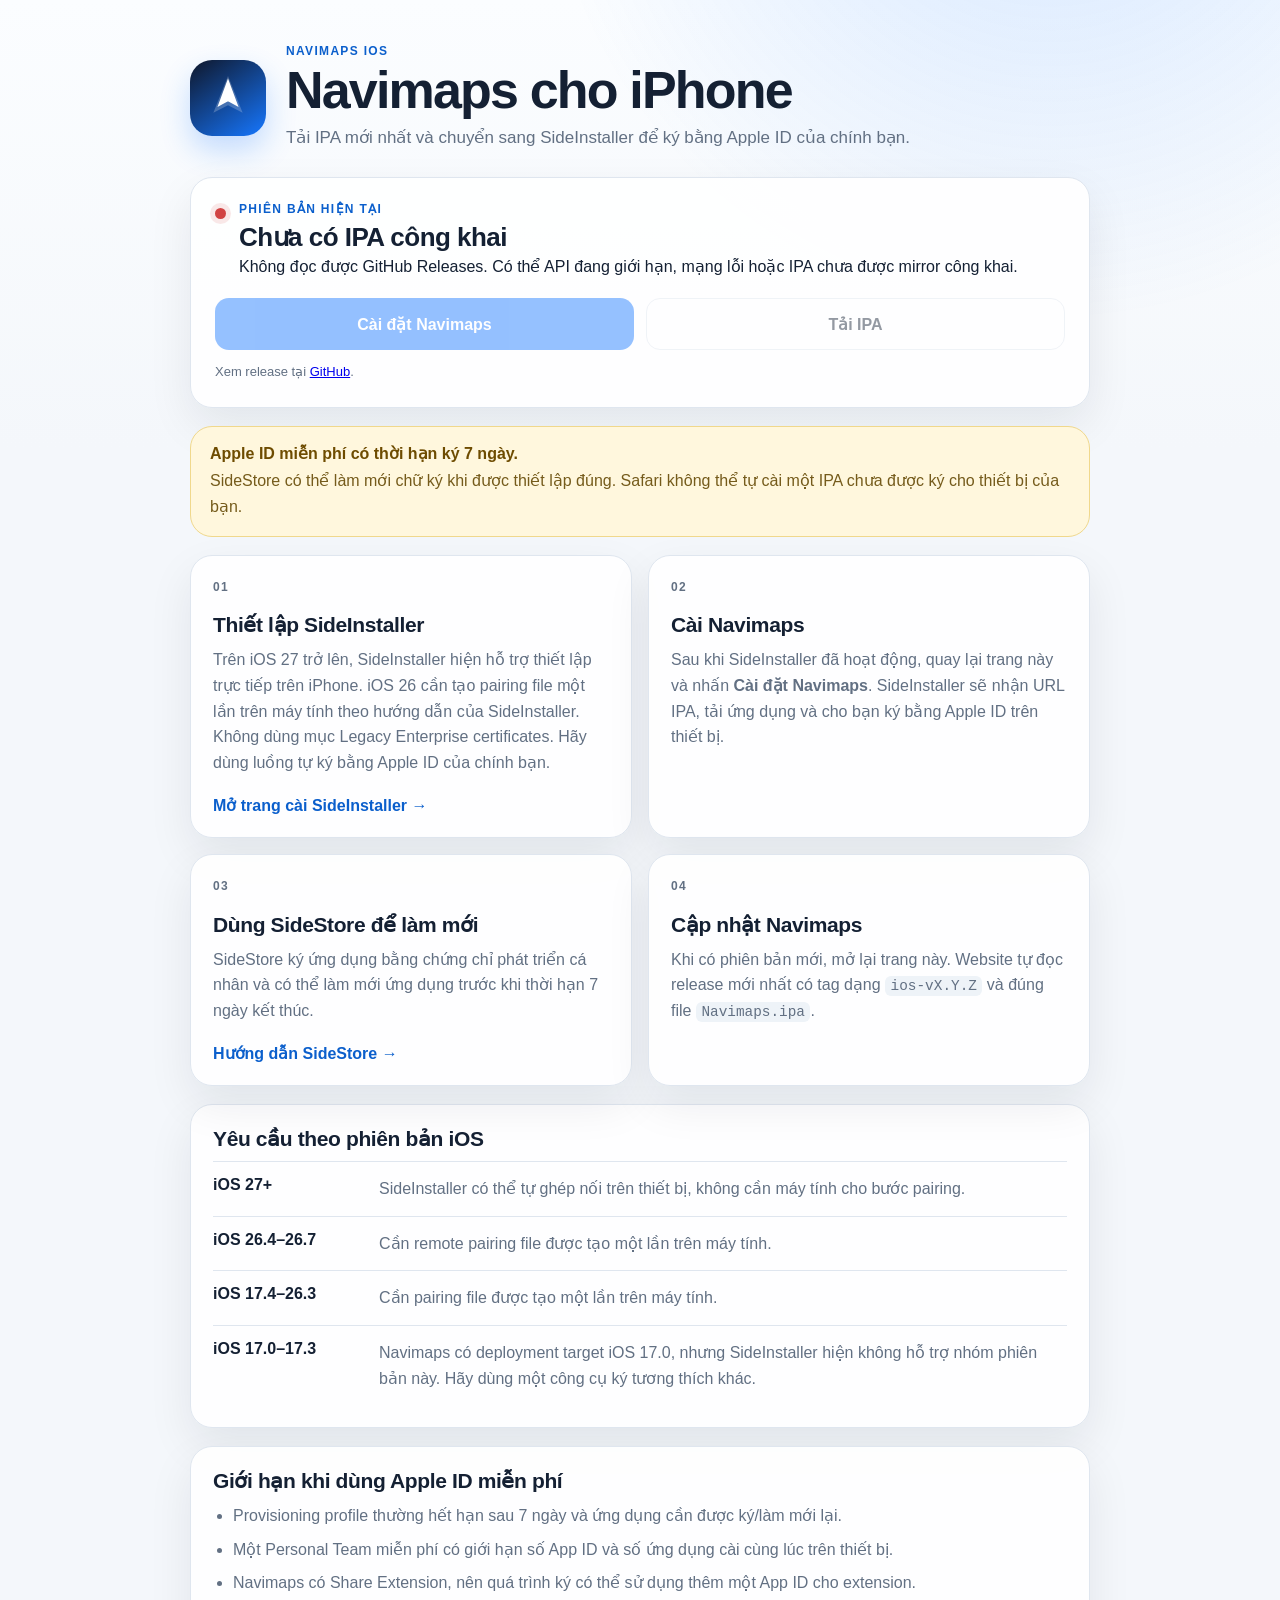
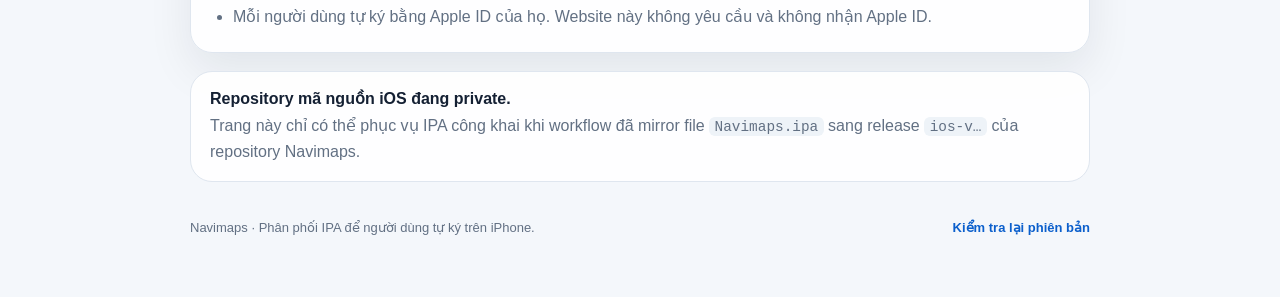
==== ios/index.html @ 6f4a0f7a "Add iOS sideload distribution page" ====
<!DOCTYPE html>
<html lang="vi">
<head>
    <meta charset="UTF-8">
    <meta name="viewport" content="width=device-width, initial-scale=1, viewport-fit=cover">
    <meta name="theme-color" content="#0f172a">
    <title>Navimaps cho iPhone</title>
    <meta name="description" content="Tải và cài Navimaps trên iPhone bằng SideInstaller hoặc SideStore với Apple ID của chính bạn.">
    <link rel="stylesheet" href="style.css">
</head>
<body>
    <main class="page-shell">
        <section class="hero" aria-labelledby="page-title">
            <div class="app-icon" aria-hidden="true">
                <svg viewBox="0 0 64 64" role="img">
                    <path d="M32 5 50 50 32 41 14 50 32 5Z" fill="currentColor" opacity=".22"/>
                    <path d="M32 8 45 43 32 36 19 43 32 8Z" fill="currentColor"/>
                    <circle cx="32" cy="32" r="4" fill="white"/>
                </svg>
            </div>
            <div>
                <p class="eyebrow">NAVIMAPS IOS</p>
                <h1 id="page-title">Navimaps cho iPhone</h1>
                <p class="lead">Tải IPA mới nhất và chuyển sang SideInstaller để ký bằng Apple ID của chính bạn.</p>
            </div>
        </section>

        <section class="release-card" aria-live="polite">
            <div class="release-meta">
                <span class="status-dot" id="statusDot"></span>
                <div>
                    <p class="label">Phiên bản hiện tại</p>
                    <p class="release-version" id="releaseVersion">Đang kiểm tra…</p>
                    <p class="release-note" id="releaseStatus">Đang tìm bản phát hành iOS hợp lệ.</p>
                </div>
            </div>
            <div class="actions">
                <a class="button primary disabled" id="installButton" href="#" aria-disabled="true">Cài đặt Navimaps</a>
                <a class="button secondary disabled" id="downloadButton" href="#" aria-disabled="true">Tải IPA</a>
            </div>
            <p class="small" id="releaseSource"></p>
        </section>

        <section class="notice warning">
            <strong>Apple ID miễn phí có thời hạn ký 7 ngày.</strong>
            <span>SideStore có thể làm mới chữ ký khi được thiết lập đúng. Safari không thể tự cài một IPA chưa được ký cho thiết bị của bạn.</span>
        </section>

        <section class="grid two-columns">
            <article class="card">
                <p class="step-number">01</p>
                <h2>Thiết lập SideInstaller</h2>
                <p>Trên iOS 27 trở lên, SideInstaller hiện hỗ trợ thiết lập trực tiếp trên iPhone. iOS 26 cần tạo pairing file một lần trên máy tính theo hướng dẫn của SideInstaller. Không dùng mục Legacy Enterprise certificates. Hãy dùng luồng tự ký bằng Apple ID của chính bạn.</p>
                <a class="text-link" href="https://sideinstaller.net/install.html" target="_blank" rel="noopener noreferrer">Mở trang cài SideInstaller →</a>
            </article>

            <article class="card">
                <p class="step-number">02</p>
                <h2>Cài Navimaps</h2>
                <p>Sau khi SideInstaller đã hoạt động, quay lại trang này và nhấn <strong>Cài đặt Navimaps</strong>. SideInstaller sẽ nhận URL IPA, tải ứng dụng và cho bạn ký bằng Apple ID trên thiết bị.</p>
            </article>

            <article class="card">
                <p class="step-number">03</p>
                <h2>Dùng SideStore để làm mới</h2>
                <p>SideStore ký ứng dụng bằng chứng chỉ phát triển cá nhân và có thể làm mới ứng dụng trước khi thời hạn 7 ngày kết thúc.</p>
                <a class="text-link" href="https://docs.sidestore.io/docs/installation/install" target="_blank" rel="noopener noreferrer">Hướng dẫn SideStore →</a>
            </article>

            <article class="card">
                <p class="step-number">04</p>
                <h2>Cập nhật Navimaps</h2>
                <p>Khi có phiên bản mới, mở lại trang này. Website tự đọc release mới nhất có tag dạng <code>ios-vX.Y.Z</code> và đúng file <code>Navimaps.ipa</code>.</p>
            </article>
        </section>

        <section class="card compatibility">
            <h2>Yêu cầu theo phiên bản iOS</h2>
            <div class="compat-row">
                <strong>iOS 27+</strong>
                <span>SideInstaller có thể tự ghép nối trên thiết bị, không cần máy tính cho bước pairing.</span>
            </div>
            <div class="compat-row">
                <strong>iOS 26.4–26.7</strong>
                <span>Cần remote pairing file được tạo một lần trên máy tính.</span>
            </div>
            <div class="compat-row">
                <strong>iOS 17.4–26.3</strong>
                <span>Cần pairing file được tạo một lần trên máy tính.</span>
            </div>
            <div class="compat-row">
                <strong>iOS 17.0–17.3</strong>
                <span>Navimaps có deployment target iOS 17.0, nhưng SideInstaller hiện không hỗ trợ nhóm phiên bản này. Hãy dùng một công cụ ký tương thích khác.</span>
            </div>
        </section>

        <section class="card limits">
            <h2>Giới hạn khi dùng Apple ID miễn phí</h2>
            <ul>
                <li>Provisioning profile thường hết hạn sau 7 ngày và ứng dụng cần được ký/làm mới lại.</li>
                <li>Một Personal Team miễn phí có giới hạn số App ID và số ứng dụng cài cùng lúc trên thiết bị.</li>
                <li>Navimaps có Share Extension, nên quá trình ký có thể sử dụng thêm một App ID cho extension.</li>
                <li>Mỗi người dùng tự ký bằng Apple ID của họ. Website này không yêu cầu và không nhận Apple ID.</li>
            </ul>
        </section>

        <section class="notice" id="privateRepoNotice" hidden>
            <strong>Repository mã nguồn iOS đang private.</strong>
            <span>Trang này chỉ có thể phục vụ IPA công khai khi workflow đã mirror file <code>Navimaps.ipa</code> sang release <code>ios-v…</code> của repository Navimaps.</span>
        </section>

        <footer>
            <p>Navimaps · Phân phối IPA để người dùng tự ký trên iPhone.</p>
            <button id="retryButton" type="button">Kiểm tra lại phiên bản</button>
        </footer>
    </main>

    <script src="app.js" defer></script>
</body>
</html>
---- ios/style.css ----
:root {
    color-scheme: light;
    --bg: #f4f7fb;
    --surface: #ffffff;
    --surface-strong: #0f172a;
    --text: #142033;
    --muted: #627083;
    --line: #dfe6ef;
    --accent: #1677ff;
    --accent-dark: #0b5fcc;
    --warning-bg: #fff7dd;
    --warning-text: #6e4c00;
    --shadow: 0 18px 45px rgba(15, 23, 42, .08);
    font-family: -apple-system, BlinkMacSystemFont, "SF Pro Text", "Segoe UI", sans-serif;
}

* {
    box-sizing: border-box;
}

html {
    background: var(--bg);
}

body {
    margin: 0;
    min-height: 100vh;
    color: var(--text);
    background:
        radial-gradient(circle at 82% -10%, rgba(22, 119, 255, .17), transparent 32rem),
        linear-gradient(180deg, #fbfdff 0, var(--bg) 28rem);
    -webkit-font-smoothing: antialiased;
}

button,
a {
    -webkit-tap-highlight-color: transparent;
}

.page-shell {
    width: min(900px, calc(100% - 32px));
    margin: 0 auto;
    padding: max(44px, env(safe-area-inset-top)) 0 max(52px, env(safe-area-inset-bottom));
}

.hero {
    display: flex;
    gap: 20px;
    align-items: center;
    margin-bottom: 26px;
}

.app-icon {
    width: 76px;
    height: 76px;
    flex: 0 0 76px;
    display: grid;
    place-items: center;
    border-radius: 22px;
    color: #fff;
    background: linear-gradient(145deg, #0f172a, #1677ff);
    box-shadow: 0 14px 30px rgba(22, 119, 255, .24);
}

.app-icon svg {
    width: 52px;
    height: 52px;
}

.eyebrow,
.label,
.step-number {
    margin: 0 0 6px;
    font-size: 12px;
    font-weight: 800;
    letter-spacing: .11em;
    text-transform: uppercase;
    color: var(--accent-dark);
}

h1,
h2,
p {
    margin-top: 0;
}

h1 {
    margin-bottom: 8px;
    font-size: clamp(32px, 7vw, 52px);
    line-height: 1;
    letter-spacing: -.035em;
}

h2 {
    margin-bottom: 10px;
    font-size: 21px;
    letter-spacing: -.018em;
}

.lead,
.card p,
.notice span,
.compat-row span,
.limits li,
.small {
    color: var(--muted);
    line-height: 1.6;
}

.lead {
    max-width: 650px;
    margin-bottom: 0;
    font-size: 17px;
}

.release-card,
.card,
.notice {
    border: 1px solid var(--line);
    border-radius: 22px;
    background: rgba(255, 255, 255, .92);
    box-shadow: var(--shadow);
}

.release-card {
    padding: 24px;
    margin-bottom: 18px;
}

.release-meta {
    display: flex;
    gap: 13px;
    align-items: flex-start;
}

.status-dot {
    width: 11px;
    height: 11px;
    flex: 0 0 11px;
    margin-top: 6px;
    border-radius: 50%;
    background: #94a3b8;
    box-shadow: 0 0 0 5px rgba(148, 163, 184, .12);
}

.status-dot.ready {
    background: #22a06b;
    box-shadow: 0 0 0 5px rgba(34, 160, 107, .12);
}

.status-dot.error {
    background: #d14343;
    box-shadow: 0 0 0 5px rgba(209, 67, 67, .12);
}

.release-version {
    margin-bottom: 4px;
    font-size: 26px;
    font-weight: 800;
    letter-spacing: -.02em;
}

.release-note,
.small {
    margin-bottom: 0;
}

.actions {
    display: grid;
    grid-template-columns: repeat(2, minmax(0, 1fr));
    gap: 12px;
    margin-top: 22px;
}

.button {
    min-height: 52px;
    display: inline-flex;
    align-items: center;
    justify-content: center;
    padding: 13px 18px;
    border-radius: 14px;
    text-decoration: none;
    font-weight: 760;
    transition: transform .15s ease, background .15s ease, border-color .15s ease;
}

.button:active {
    transform: scale(.985);
}

.button.primary {
    color: #fff;
    background: var(--accent);
}

.button.primary:hover {
    background: var(--accent-dark);
}

.button.secondary {
    color: var(--text);
    border: 1px solid var(--line);
    background: #fff;
}

.button.disabled {
    pointer-events: none;
    opacity: .45;
}

.small {
    margin-top: 12px;
    font-size: 13px;
}

.notice {
    display: grid;
    gap: 5px;
    padding: 17px 19px;
    margin: 18px 0;
    box-shadow: none;
}

.notice.warning {
    border-color: #f0d88c;
    background: var(--warning-bg);
    color: var(--warning-text);
}

.notice.warning span {
    color: #755b1b;
}

.grid {
    display: grid;
    gap: 16px;
    margin: 18px 0;
}

.two-columns {
    grid-template-columns: repeat(2, minmax(0, 1fr));
}

.card {
    padding: 22px;
}

.card p:last-child {
    margin-bottom: 0;
}

.step-number {
    margin-bottom: 16px;
}

.text-link {
    display: inline-block;
    margin-top: 5px;
    color: var(--accent-dark);
    font-weight: 700;
    text-decoration: none;
}

.text-link:hover {
    text-decoration: underline;
}

.compatibility,
.limits {
    margin: 18px 0;
}

.compat-row {
    display: grid;
    grid-template-columns: 150px 1fr;
    gap: 16px;
    padding: 14px 0;
    border-top: 1px solid var(--line);
}

.compat-row:first-of-type {
    margin-top: 8px;
}

.limits ul {
    margin: 10px 0 0;
    padding-left: 20px;
}

.limits li + li {
    margin-top: 8px;
}

code {
    padding: .12em .38em;
    border-radius: 6px;
    background: #eef3f8;
    font-family: ui-monospace, SFMono-Regular, Menlo, monospace;
    font-size: .9em;
}

footer {
    display: flex;
    align-items: center;
    justify-content: space-between;
    gap: 16px;
    padding-top: 10px;
    color: var(--muted);
    font-size: 13px;
}

footer p {
    margin: 0;
}

footer button {
    border: 0;
    padding: 10px 0;
    color: var(--accent-dark);
    background: transparent;
    font: inherit;
    font-weight: 700;
    cursor: pointer;
}

@media (max-width: 680px) {
    .page-shell {
        width: min(100% - 24px, 900px);
        padding-top: max(28px, env(safe-area-inset-top));
    }

    .hero {
        align-items: flex-start;
    }

    .app-icon {
        width: 62px;
        height: 62px;
        flex-basis: 62px;
        border-radius: 18px;
    }

    .app-icon svg {
        width: 42px;
        height: 42px;
    }

    .two-columns,
    .actions {
        grid-template-columns: 1fr;
    }

    .compat-row {
        grid-template-columns: 1fr;
        gap: 5px;
    }

    footer {
        align-items: flex-start;
        flex-direction: column;
    }
}

@media (prefers-reduced-motion: reduce) {
    .button {
        transition: none;
    }
}
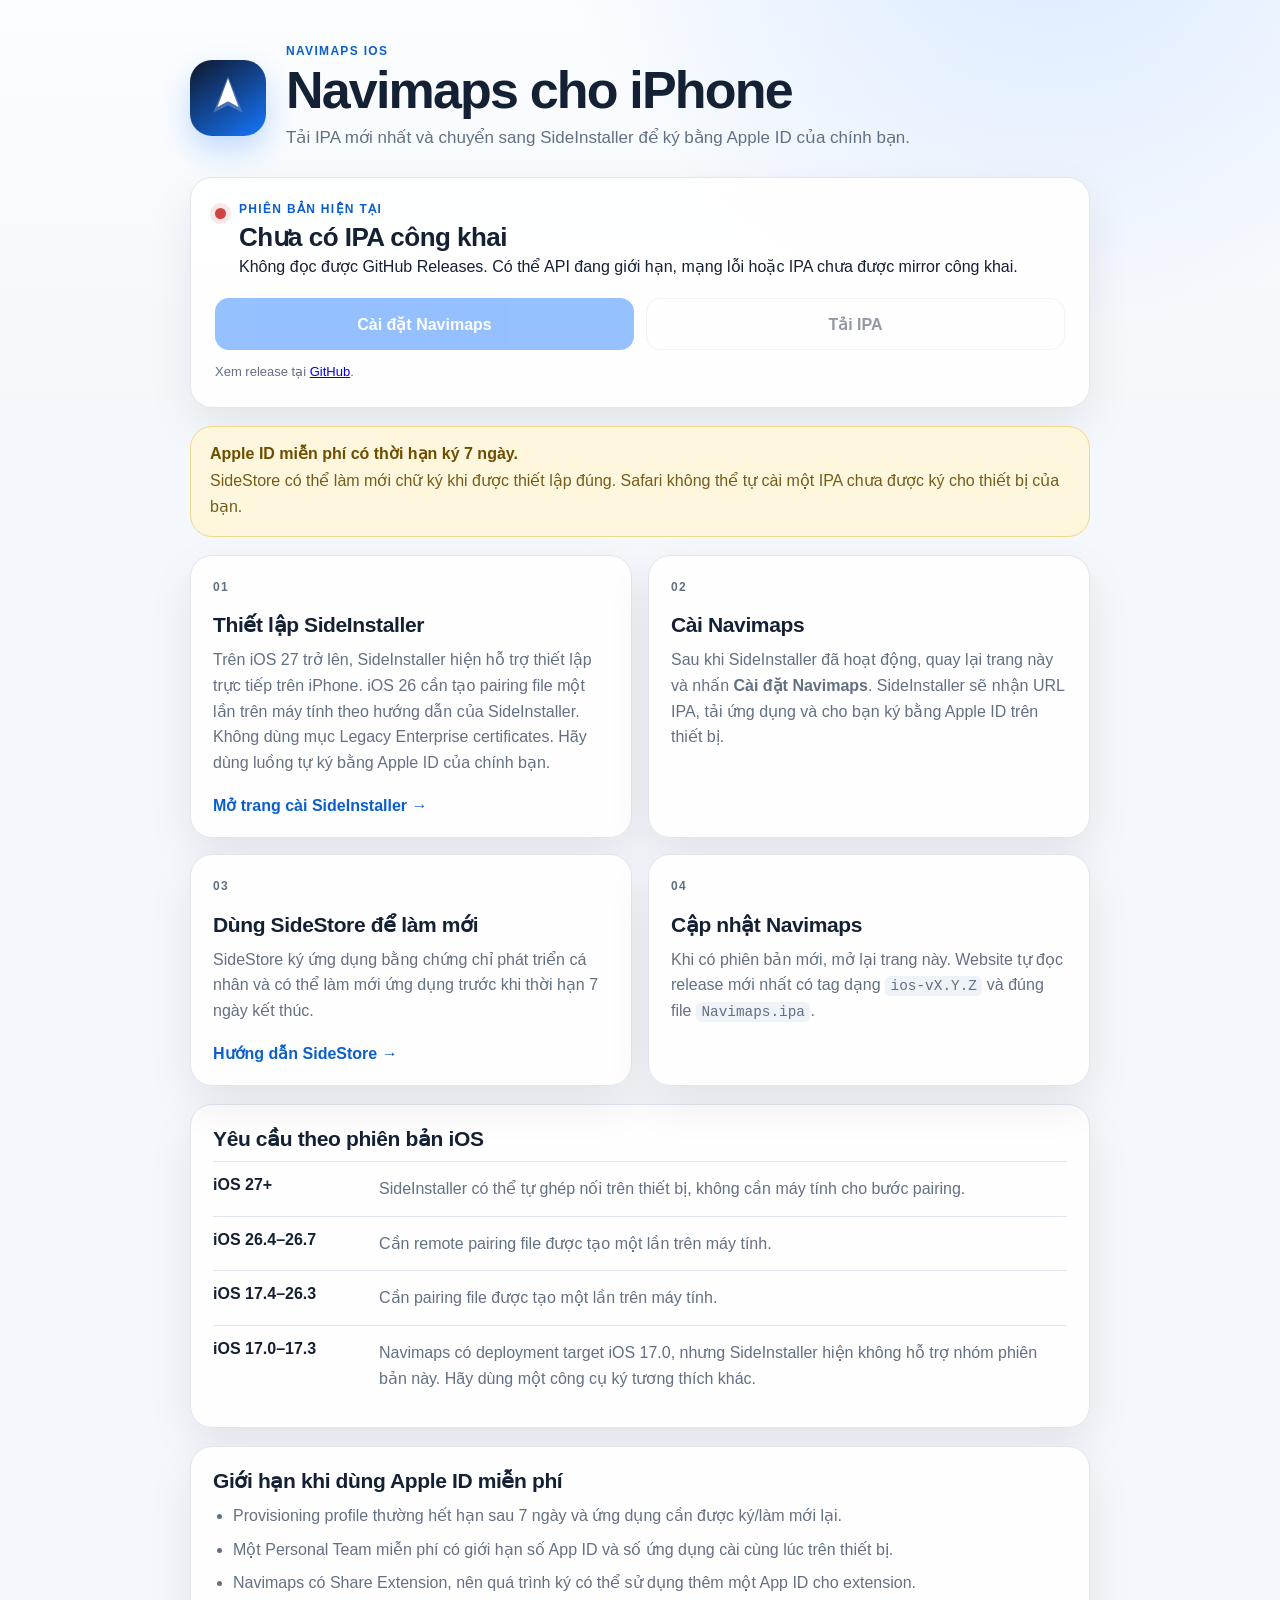
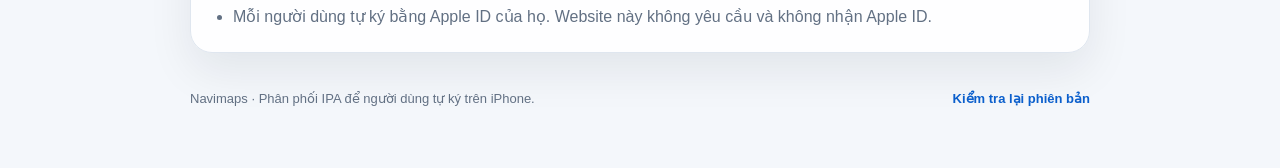
==== commit a49bd21c: "Remove private repository notice from iOS page" ====
--- a/ios/index.html
+++ b/ios/index.html
@@ -104,11 +104,6 @@
             </ul>
         </section>
 
-        <section class="notice" id="privateRepoNotice" hidden>
-            <strong>Repository mã nguồn iOS đang private.</strong>
-            <span>Trang này chỉ có thể phục vụ IPA công khai khi workflow đã mirror file <code>Navimaps.ipa</code> sang release <code>ios-v…</code> của repository Navimaps.</span>
-        </section>
-
         <footer>
             <p>Navimaps · Phân phối IPA để người dùng tự ký trên iPhone.</p>
             <button id="retryButton" type="button">Kiểm tra lại phiên bản</button>
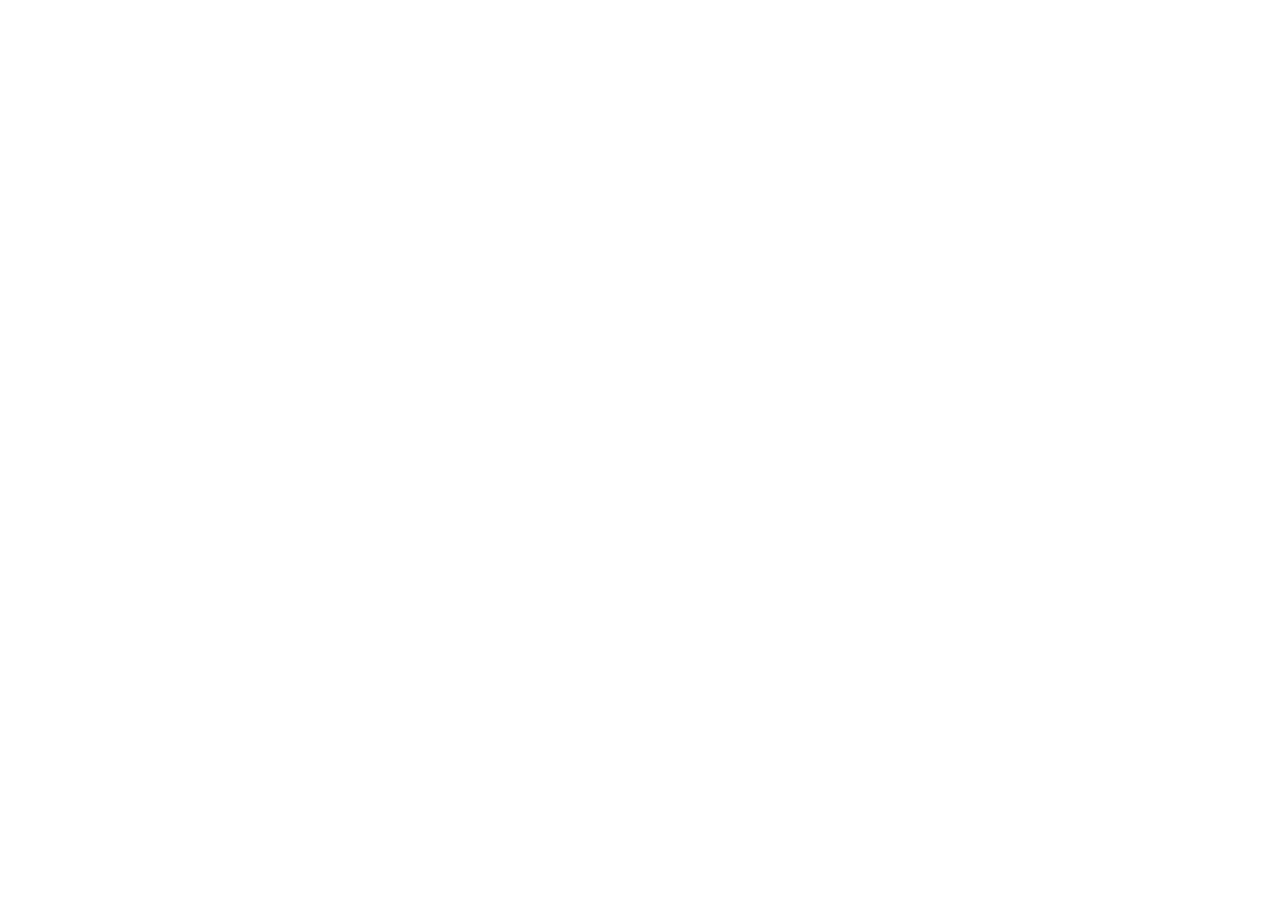
==== commit 66ba3a63: "Redirect old iOS page to navimapsios site" ====
--- a/ios/index.html
+++ b/ios/index.html
@@ -2,115 +2,13 @@
 <html lang="vi">
 <head>
     <meta charset="UTF-8">
-    <meta name="viewport" content="width=device-width, initial-scale=1, viewport-fit=cover">
-    <meta name="theme-color" content="#0f172a">
-    <title>Navimaps cho iPhone</title>
-    <meta name="description" content="Tải và cài Navimaps trên iPhone bằng SideInstaller hoặc SideStore với Apple ID của chính bạn.">
-    <link rel="stylesheet" href="style.css">
+    <meta name="viewport" content="width=device-width, initial-scale=1">
+    <meta http-equiv="refresh" content="0; url=https://navimapsios.github.io/">
+    <link rel="canonical" href="https://navimapsios.github.io/">
+    <title>Navimaps iOS</title>
+    <script>window.location.replace("https://navimapsios.github.io/");</script>
 </head>
 <body>
-    <main class="page-shell">
-        <section class="hero" aria-labelledby="page-title">
-            <div class="app-icon" aria-hidden="true">
-                <svg viewBox="0 0 64 64" role="img">
-                    <path d="M32 5 50 50 32 41 14 50 32 5Z" fill="currentColor" opacity=".22"/>
-                    <path d="M32 8 45 43 32 36 19 43 32 8Z" fill="currentColor"/>
-                    <circle cx="32" cy="32" r="4" fill="white"/>
-                </svg>
-            </div>
-            <div>
-                <p class="eyebrow">NAVIMAPS IOS</p>
-                <h1 id="page-title">Navimaps cho iPhone</h1>
-                <p class="lead">Tải IPA mới nhất và chuyển sang SideInstaller để ký bằng Apple ID của chính bạn.</p>
-            </div>
-        </section>
-
-        <section class="release-card" aria-live="polite">
-            <div class="release-meta">
-                <span class="status-dot" id="statusDot"></span>
-                <div>
-                    <p class="label">Phiên bản hiện tại</p>
-                    <p class="release-version" id="releaseVersion">Đang kiểm tra…</p>
-                    <p class="release-note" id="releaseStatus">Đang tìm bản phát hành iOS hợp lệ.</p>
-                </div>
-            </div>
-            <div class="actions">
-                <a class="button primary disabled" id="installButton" href="#" aria-disabled="true">Cài đặt Navimaps</a>
-                <a class="button secondary disabled" id="downloadButton" href="#" aria-disabled="true">Tải IPA</a>
-            </div>
-            <p class="small" id="releaseSource"></p>
-        </section>
-
-        <section class="notice warning">
-            <strong>Apple ID miễn phí có thời hạn ký 7 ngày.</strong>
-            <span>SideStore có thể làm mới chữ ký khi được thiết lập đúng. Safari không thể tự cài một IPA chưa được ký cho thiết bị của bạn.</span>
-        </section>
-
-        <section class="grid two-columns">
-            <article class="card">
-                <p class="step-number">01</p>
-                <h2>Thiết lập SideInstaller</h2>
-                <p>Trên iOS 27 trở lên, SideInstaller hiện hỗ trợ thiết lập trực tiếp trên iPhone. iOS 26 cần tạo pairing file một lần trên máy tính theo hướng dẫn của SideInstaller. Không dùng mục Legacy Enterprise certificates. Hãy dùng luồng tự ký bằng Apple ID của chính bạn.</p>
-                <a class="text-link" href="https://sideinstaller.net/install.html" target="_blank" rel="noopener noreferrer">Mở trang cài SideInstaller →</a>
-            </article>
-
-            <article class="card">
-                <p class="step-number">02</p>
-                <h2>Cài Navimaps</h2>
-                <p>Sau khi SideInstaller đã hoạt động, quay lại trang này và nhấn <strong>Cài đặt Navimaps</strong>. SideInstaller sẽ nhận URL IPA, tải ứng dụng và cho bạn ký bằng Apple ID trên thiết bị.</p>
-            </article>
-
-            <article class="card">
-                <p class="step-number">03</p>
-                <h2>Dùng SideStore để làm mới</h2>
-                <p>SideStore ký ứng dụng bằng chứng chỉ phát triển cá nhân và có thể làm mới ứng dụng trước khi thời hạn 7 ngày kết thúc.</p>
-                <a class="text-link" href="https://docs.sidestore.io/docs/installation/install" target="_blank" rel="noopener noreferrer">Hướng dẫn SideStore →</a>
-            </article>
-
-            <article class="card">
-                <p class="step-number">04</p>
-                <h2>Cập nhật Navimaps</h2>
-                <p>Khi có phiên bản mới, mở lại trang này. Website tự đọc release mới nhất có tag dạng <code>ios-vX.Y.Z</code> và đúng file <code>Navimaps.ipa</code>.</p>
-            </article>
-        </section>
-
-        <section class="card compatibility">
-            <h2>Yêu cầu theo phiên bản iOS</h2>
-            <div class="compat-row">
-                <strong>iOS 27+</strong>
-                <span>SideInstaller có thể tự ghép nối trên thiết bị, không cần máy tính cho bước pairing.</span>
-            </div>
-            <div class="compat-row">
-                <strong>iOS 26.4–26.7</strong>
-                <span>Cần remote pairing file được tạo một lần trên máy tính.</span>
-            </div>
-            <div class="compat-row">
-                <strong>iOS 17.4–26.3</strong>
-                <span>Cần pairing file được tạo một lần trên máy tính.</span>
-            </div>
-            <div class="compat-row">
-                <strong>iOS 17.0–17.3</strong>
-                <span>Navimaps có deployment target iOS 17.0, nhưng SideInstaller hiện không hỗ trợ nhóm phiên bản này. Hãy dùng một công cụ ký tương thích khác.</span>
-            </div>
-        </section>
-
-        <section class="card limits">
-            <h2>Giới hạn khi dùng Apple ID miễn phí</h2>
-            <ul>
-                <li>Provisioning profile thường hết hạn sau 7 ngày và ứng dụng cần được ký/làm mới lại.</li>
-                <li>Một Personal Team miễn phí có giới hạn số App ID và số ứng dụng cài cùng lúc trên thiết bị.</li>
-                <li>Navimaps có Share Extension, nên quá trình ký có thể sử dụng thêm một App ID cho extension.</li>
-                <li>Mỗi người dùng tự ký bằng Apple ID của họ. Website này không yêu cầu và không nhận Apple ID.</li>
-            </ul>
-        </section>
-
-        <footer>
-            <p>Navimaps · Phân phối IPA để người dùng tự ký trên iPhone.</p>
-            <button id="retryButton" type="button">Kiểm tra lại phiên bản</button>
-        </footer>
-    </main>
-
-    <script src="app.js" defer></script>
+    <p>Trang Navimaps iOS đã chuyển sang <a href="https://navimapsios.github.io/">https://navimapsios.github.io/</a>.</p>
 </body>
 </html>
-
